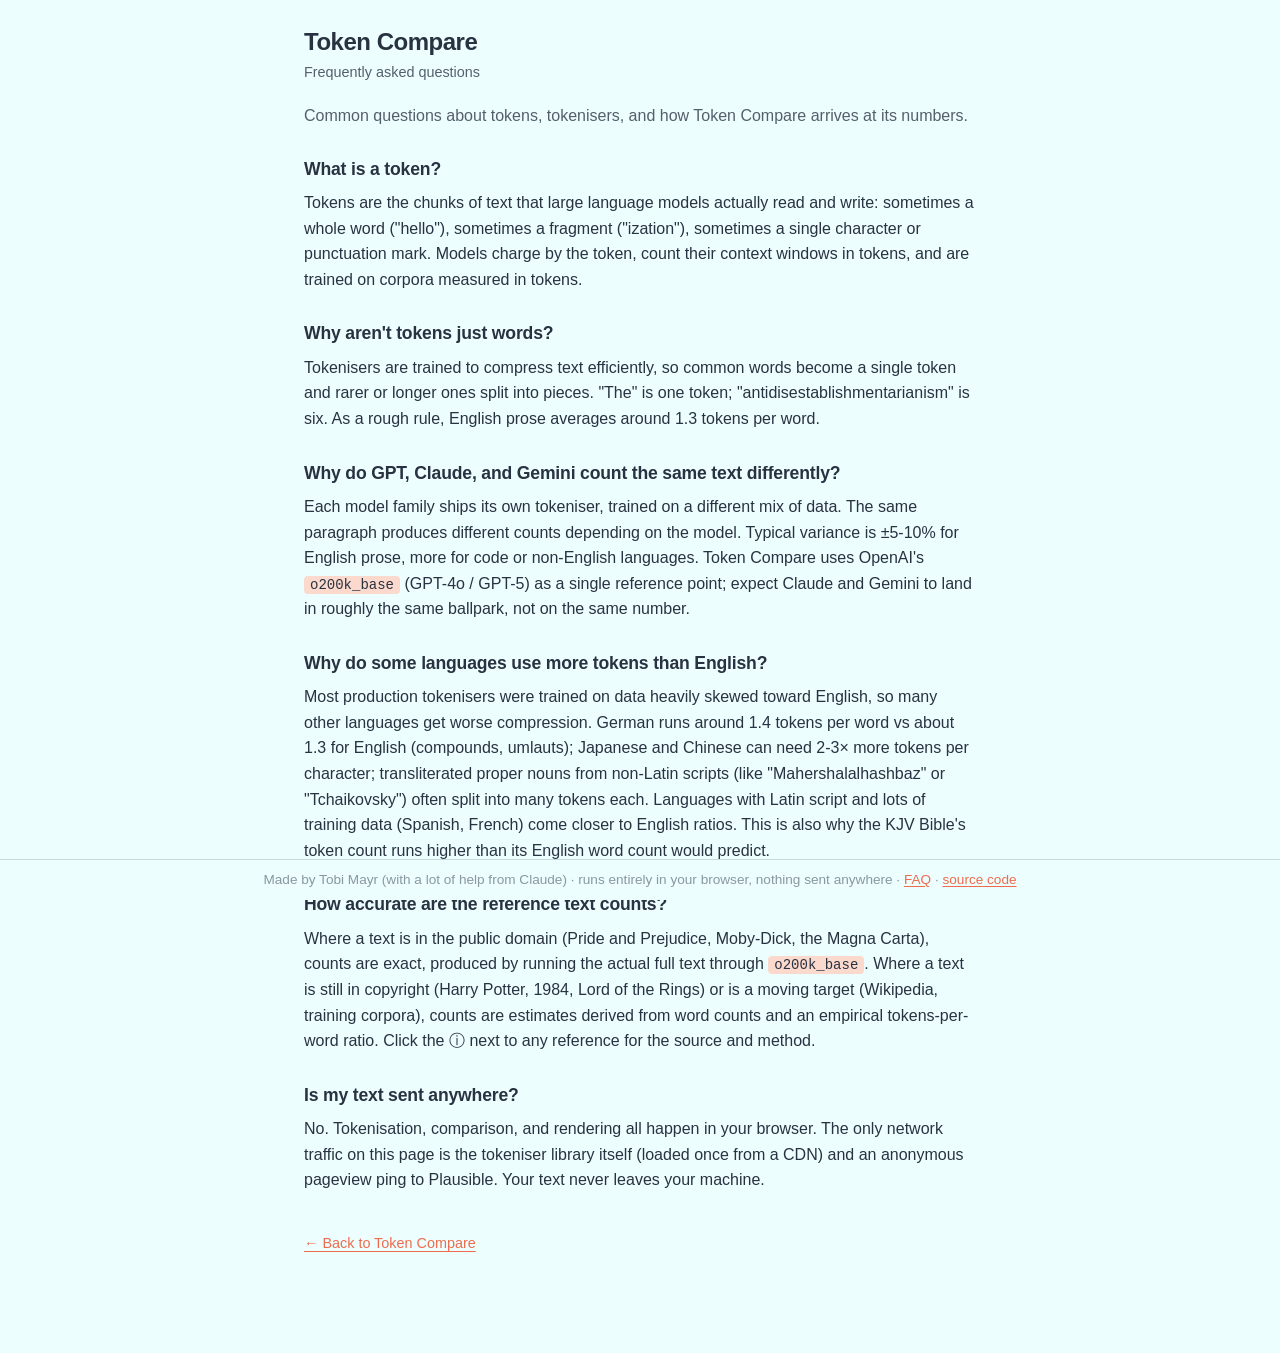
==== faq/index.html @ 88eaa8dd "add faqs" ====
<!doctype html>
<html lang="en">
<head>
  <meta charset="utf-8" />
  <meta name="viewport" content="width=device-width, initial-scale=1" />
  <title>FAQ — Token Compare</title>
  <meta name="description" content="Frequently asked questions about tokens, tokenisers, and how Token Compare's reference numbers are calculated." />
  <link rel="canonical" href="https://token-compare.com/faq/" />

  <!-- Open Graph / Facebook -->
  <meta property="og:type" content="website" />
  <meta property="og:url" content="https://token-compare.com/faq/" />
  <meta property="og:title" content="FAQ — Token Compare" />
  <meta property="og:description" content="Common questions about tokens, tokenisers, and how Token Compare arrives at its numbers." />
  <meta property="og:image" content="https://token-compare.com/tokencompare.png" />
  <meta property="og:image:width" content="1200" />
  <meta property="og:image:height" content="630" />
  <meta property="og:image:alt" content="Token Compare app showing a token count compared to familiar reference texts on a horizontal bar chart." />

  <!-- Twitter / X -->
  <meta name="twitter:card" content="summary_large_image" />
  <meta name="twitter:title" content="FAQ — Token Compare" />
  <meta name="twitter:description" content="Common questions about tokens, tokenisers, and how Token Compare arrives at its numbers." />
  <meta name="twitter:image" content="https://token-compare.com/tokencompare.png" />

  <link rel="icon" href="data:image/svg+xml,<svg xmlns=%22http://www.w3.org/2000/svg%22 viewBox=%220 0 100 100%22><text y=%22.9em%22 font-size=%2290%22>%F0%9F%93%8F</text></svg>" />
  <link rel="stylesheet" href="../style.css" />

  <script type="application/ld+json">
  {
    "@context": "https://schema.org",
    "@type": "FAQPage",
    "mainEntity": [
      {
        "@type": "Question",
        "name": "What is a token?",
        "acceptedAnswer": {
          "@type": "Answer",
          "text": "Tokens are the chunks of text that large language models actually read and write: sometimes a whole word ('hello'), sometimes a fragment ('ization'), sometimes a single character or punctuation mark. Models charge by the token, count their context windows in tokens, and are trained on corpora measured in tokens."
        }
      },
      {
        "@type": "Question",
        "name": "Why aren't tokens just words?",
        "acceptedAnswer": {
          "@type": "Answer",
          "text": "Tokenisers are trained to compress text efficiently, so common words become a single token and rarer or longer ones split into pieces. 'The' is one token; 'antidisestablishmentarianism' is six. As a rough rule, English prose averages around 1.3 tokens per word."
        }
      },
      {
        "@type": "Question",
        "name": "Why do GPT, Claude, and Gemini count the same text differently?",
        "acceptedAnswer": {
          "@type": "Answer",
          "text": "Each model family ships its own tokeniser, trained on a different mix of data. The same paragraph produces different counts depending on the model. Typical variance is ±5-10% for English prose, more for code or non-English languages. Token Compare uses OpenAI's o200k_base (GPT-4o / GPT-5) as a single reference point; expect Claude and Gemini to land in roughly the same ballpark, not on the same number."
        }
      },
      {
        "@type": "Question",
        "name": "Why do some languages use more tokens than English?",
        "acceptedAnswer": {
          "@type": "Answer",
          "text": "Most production tokenisers were trained on data heavily skewed toward English, so many other languages get worse compression. German runs around 1.4 tokens per word vs about 1.3 for English (compounds, umlauts); Japanese and Chinese can need 2-3× more tokens per character; transliterated proper nouns from non-Latin scripts (like 'Mahershalalhashbaz' or 'Tchaikovsky') often split into many tokens each. Languages with Latin script and lots of training data (Spanish, French) come closer to English ratios. This is also why the KJV Bible's token count runs higher than its English word count would predict."
        }
      },
      {
        "@type": "Question",
        "name": "How accurate are the reference text counts?",
        "acceptedAnswer": {
          "@type": "Answer",
          "text": "Where a text is in the public domain (Pride and Prejudice, Moby-Dick, the Magna Carta), counts are exact, produced by running the actual full text through o200k_base. Where a text is still in copyright (Harry Potter, 1984, Lord of the Rings) or is a moving target (Wikipedia, training corpora), counts are estimates derived from word counts and an empirical tokens-per-word ratio. Click the info icon next to any reference for the source and method."
        }
      },
      {
        "@type": "Question",
        "name": "Is my text sent anywhere?",
        "acceptedAnswer": {
          "@type": "Answer",
          "text": "No. Tokenisation, comparison, and rendering all happen in your browser. The only network traffic on this page is the tokeniser library itself (loaded once from a CDN) and an anonymous pageview ping to Plausible. Your text never leaves your machine."
        }
      }
    ]
  }
  </script>

  <!-- Privacy-friendly analytics by Plausible -->
  <script async src="https://plausible.io/js/pa-c5-wklmhSNoTqLGx3rVY_.js"></script>
  <script>
    window.plausible = window.plausible || function() { (window.plausible.q = window.plausible.q || []).push(arguments) }, plausible.init = plausible.init || function(i) { plausible.o = i || {} };
    plausible.init()
  </script>
</head>
<body>
  <main class="content-view">
    <header class="site-header">
      <h1><a href="/" class="home-link">Token Compare</a></h1>
      <p class="tagline">Frequently asked questions</p>
    </header>

    <p class="content-intro">Common questions about tokens, tokenisers, and how Token Compare arrives at its numbers.</p>

    <section class="faq">
      <h2>What is a token?</h2>
      <p>Tokens are the chunks of text that large language models actually read and write: sometimes a whole word ("hello"), sometimes a fragment ("ization"), sometimes a single character or punctuation mark. Models charge by the token, count their context windows in tokens, and are trained on corpora measured in tokens.</p>

      <h2>Why aren't tokens just words?</h2>
      <p>Tokenisers are trained to compress text efficiently, so common words become a single token and rarer or longer ones split into pieces. "The" is one token; "antidisestablishmentarianism" is six. As a rough rule, English prose averages around 1.3 tokens per word.</p>

      <h2>Why do GPT, Claude, and Gemini count the same text differently?</h2>
      <p>Each model family ships its own tokeniser, trained on a different mix of data. The same paragraph produces different counts depending on the model. Typical variance is ±5-10% for English prose, more for code or non-English languages. Token Compare uses OpenAI's <code>o200k_base</code> (GPT-4o / GPT-5) as a single reference point; expect Claude and Gemini to land in roughly the same ballpark, not on the same number.</p>

      <h2>Why do some languages use more tokens than English?</h2>
      <p>Most production tokenisers were trained on data heavily skewed toward English, so many other languages get worse compression. German runs around 1.4 tokens per word vs about 1.3 for English (compounds, umlauts); Japanese and Chinese can need 2-3× more tokens per character; transliterated proper nouns from non-Latin scripts (like "Mahershalalhashbaz" or "Tchaikovsky") often split into many tokens each. Languages with Latin script and lots of training data (Spanish, French) come closer to English ratios. This is also why the KJV Bible's token count runs higher than its English word count would predict.</p>

      <h2>How accurate are the reference text counts?</h2>
      <p>Where a text is in the public domain (Pride and Prejudice, Moby-Dick, the Magna Carta), counts are exact, produced by running the actual full text through <code>o200k_base</code>. Where a text is still in copyright (Harry Potter, 1984, Lord of the Rings) or is a moving target (Wikipedia, training corpora), counts are estimates derived from word counts and an empirical tokens-per-word ratio. Click the ⓘ next to any reference for the source and method.</p>

      <h2>Is my text sent anywhere?</h2>
      <p>No. Tokenisation, comparison, and rendering all happen in your browser. The only network traffic on this page is the tokeniser library itself (loaded once from a CDN) and an anonymous pageview ping to Plausible. Your text never leaves your machine.</p>
    </section>

    <p class="content-back"><a href="/">← Back to Token Compare</a></p>
  </main>

  <footer class="site-footer">
    <p>Made by Tobi Mayr (with a lot of help from Claude) · runs entirely in your browser, nothing sent anywhere · <a href="/faq/">FAQ</a> · <a href="https://github.com/TobiMayr/tokencompare" target="_blank" rel="noopener noreferrer">source code</a></p>
  </footer>
</body>
</html>
---- style.css ----
:root {
  --bg: #edfeff;                /* light cyan — page bg */
  --surface: #ffffff;
  --ink: #293241;               /* jet black — primary text */
  --ink-soft: rgba(41, 50, 65, 0.78);
  --ink-faint: rgba(41, 50, 65, 0.5);
  --line: rgba(41, 50, 65, 0.18);
  --accent: #ee6c4d;            /* burnt peach — UI accent */
  --accent-soft: #fbd9cd;       /* pale peach — focus rings, chip bg */
  --bar-a: #98c1d9;             /* powder blue */
  --bar-b: #3d5a80;             /* dusk blue */
  --user: #ee6c4d;              /* burnt peach — your input */
  --user-soft: rgba(238, 108, 77, 0.18);
  --track-bg: rgba(41, 50, 65, 0.08);
  --radius: 8px;
  --max-w: 960px;
  --max-w-text: 720px;
  --shadow: 0 1px 2px rgba(15, 23, 42, 0.04), 0 4px 12px rgba(15, 23, 42, 0.05);
  --footer-h: 44px;
}

* { box-sizing: border-box; }

html, body {
  margin: 0;
  padding: 0;
  background: var(--bg);
  color: var(--ink);
  font-family: -apple-system, BlinkMacSystemFont, "Segoe UI", Roboto, "Helvetica Neue", Arial, sans-serif;
  font-size: 16px;
  line-height: 1.5;
  -webkit-font-smoothing: antialiased;
  -moz-osx-font-smoothing: grayscale;
}

button {
  font-family: inherit;
  font-size: inherit;
  cursor: pointer;
}

code {
  font-family: ui-monospace, SFMono-Regular, "SF Mono", Menlo, Consolas, monospace;
  font-size: 0.875em;
  background: var(--accent-soft);
  padding: 1px 6px;
  border-radius: 4px;
}

/* ----- Header ----- */

.site-header {
  padding: 0;
  flex-shrink: 0;
}

.site-header h1 {
  margin: 0;
  font-size: 1.5rem;
  letter-spacing: -0.02em;
  color: var(--ink);
}

.tagline {
  margin: 2px 0 0;
  color: var(--ink-soft);
  font-size: 0.9rem;
}

/* ----- Scroll stage / main view ----- */

.scroll-stage {
  position: relative;
  /* dynamic height set by JS based on bar count */
}

.main-view {
  position: sticky;
  top: 0;
  height: 100vh;
  max-width: var(--max-w);
  margin: 0 auto;
  padding: 16px 24px calc(var(--footer-h) + 16px);
  display: flex;
  flex-direction: column;
  gap: 14px;
  background: var(--bg);
  z-index: 2;
}

/* ----- Inputs ----- */

.inputs {
  display: flex;
  flex-direction: column;
  gap: 10px;
  width: 100%;
  max-width: var(--max-w-text);
  align-self: center;
}

.output {
  width: 100%;
  max-width: var(--max-w-text);
  align-self: center;
}

.tabs {
  display: flex;
  gap: 4px;
  border-bottom: 1px solid var(--line);
}

.tab {
  background: transparent;
  border: none;
  border-bottom: 2px solid transparent;
  padding: 8px 14px;
  color: var(--ink-soft);
  font-weight: 500;
  margin-bottom: -1px;
  transition: color 120ms ease, border-color 120ms ease;
}

.tab:hover {
  color: var(--ink);
}

.tab.is-active {
  color: var(--accent);
  border-bottom-color: var(--accent);
}

.tab-panel.is-hidden {
  display: none;
}

#paste-input {
  width: 100%;
  min-height: 96px;
  max-height: 30vh;
  padding: 12px 14px;
  background: var(--surface);
  border: 1px solid var(--line);
  border-radius: var(--radius);
  font-family: inherit;
  font-size: 0.95rem;
  line-height: 1.5;
  color: var(--ink);
  resize: vertical;
  outline: none;
  transition: border-color 120ms ease, box-shadow 120ms ease;
}

#paste-input:focus {
  border-color: var(--accent);
  box-shadow: 0 0 0 3px var(--accent-soft);
}

#count-input {
  width: 100%;
  padding: 12px 14px;
  background: var(--surface);
  border: 1px solid var(--line);
  border-radius: var(--radius);
  font-family: ui-monospace, SFMono-Regular, "SF Mono", Menlo, monospace;
  font-size: 1rem;
  color: var(--ink);
  outline: none;
  transition: border-color 120ms ease, box-shadow 120ms ease;
}

#count-input:focus {
  border-color: var(--accent);
  box-shadow: 0 0 0 3px var(--accent-soft);
}

.count-hint {
  margin: 6px 0 0;
  color: var(--ink-faint);
  font-size: 0.85rem;
}

.stats {
  margin: 4px 0 0;
  color: var(--ink-soft);
  font-size: 0.9rem;
  font-variant-numeric: tabular-nums;
  min-height: 1.4em;
}

.stats strong {
  color: var(--ink);
  font-weight: 600;
}

.stats-loading {
  color: var(--ink-faint);
  font-style: italic;
}

/* ----- Comparison output ----- */

.output {
  min-height: 2.6em;
}

.comparison {
  margin: 0;
  font-size: 1.05rem;
  line-height: 1.7;
  color: var(--ink);
}

.comparison-empty {
  color: var(--ink-faint);
}

.comparison-num {
  color: var(--accent);
  font-weight: 600;
  font-variant-numeric: tabular-nums;
  margin-right: 2px;
}

/* ----- Reference picker (chip + popover) ----- */

.ref-chip {
  display: inline-flex;
  align-items: center;
  gap: 6px;
  padding: 3px 9px 3px 12px;
  background: var(--accent-soft);
  color: var(--accent);
  border: 1px solid transparent;
  border-radius: 999px;
  font: inherit;
  font-size: 0.95em;
  font-weight: 600;
  line-height: 1.4;
  cursor: pointer;
  vertical-align: baseline;
  white-space: nowrap;
  transition: background-color 160ms ease, color 160ms ease,
              border-color 160ms ease, box-shadow 160ms ease;
}

.ref-chip:hover {
  background: #f8c4b1;
}

.ref-chip:focus-visible {
  outline: none;
  box-shadow: 0 0 0 3px rgba(238, 108, 77, 0.25);
}

.ref-chip[aria-expanded="true"] {
  background: var(--accent);
  color: white;
}

.ref-chip-arrow {
  display: inline-block;
  font-size: 0.7em;
  line-height: 1;
  transition: transform 200ms cubic-bezier(0.22, 1, 0.36, 1);
  opacity: 0.85;
}

.ref-chip[aria-expanded="true"] .ref-chip-arrow {
  transform: rotate(180deg);
}

.ref-popover {
  position: fixed;
  top: 0;
  left: 0;
  background: var(--surface);
  border: 1px solid var(--line);
  border-radius: 12px;
  box-shadow:
    0 16px 40px rgba(15, 23, 42, 0.14),
    0 4px 12px rgba(15, 23, 42, 0.08);
  padding: 6px;
  z-index: 100;
  min-width: 300px;
  max-width: min(380px, calc(100vw - 24px));
  max-height: min(360px, calc(100vh - 80px));
  overflow-y: auto;
  opacity: 0;
  transform: translateY(-6px) scale(0.98);
  transform-origin: top left;
  visibility: hidden;
  pointer-events: none;
  transition:
    opacity 160ms ease,
    transform 180ms cubic-bezier(0.22, 1, 0.36, 1),
    visibility 0s linear 180ms;
}

.ref-popover.is-open {
  opacity: 1;
  transform: translateY(0) scale(1);
  visibility: visible;
  pointer-events: auto;
  transition:
    opacity 160ms ease,
    transform 180ms cubic-bezier(0.22, 1, 0.36, 1),
    visibility 0s;
}

.ref-list {
  list-style: none;
  margin: 0;
  padding: 0;
  display: flex;
  flex-direction: column;
}

.ref-item {
  display: grid;
  grid-template-columns: 1fr auto auto;
  gap: 12px;
  align-items: center;
  padding: 8px 10px;
  border-radius: 7px;
  cursor: pointer;
  font-size: 0.88rem;
  color: var(--ink);
  transition: background-color 100ms ease, color 100ms ease;
}

.ref-item:hover {
  background: rgba(44, 62, 54, 0.08);
}

.ref-item.is-selected {
  background: var(--accent);
  color: white;
}

.ref-item-label {
  white-space: nowrap;
  overflow: hidden;
  text-overflow: ellipsis;
}

.ref-item-count {
  color: var(--ink-faint);
  font-variant-numeric: tabular-nums;
  font-size: 0.82em;
}

.ref-item-ratio {
  color: var(--ink-soft);
  font-variant-numeric: tabular-nums;
  font-size: 0.78em;
  font-weight: 600;
  background: rgba(44, 62, 54, 0.1);
  padding: 2px 7px;
  border-radius: 999px;
  white-space: nowrap;
  min-width: 44px;
  text-align: center;
}

.ref-item.is-selected .ref-item-count,
.ref-item.is-selected .ref-item-ratio {
  color: white;
  background: rgba(255, 255, 255, 0.18);
}

/* ----- Info tooltip ----- */

.info-tooltip {
  position: fixed;
  top: 0;
  left: 0;
  z-index: 200;
  max-width: min(320px, calc(100vw - 24px));
  padding: 10px 12px;
  background: var(--surface);
  color: var(--ink);
  border: 1px solid var(--line);
  border-radius: 8px;
  font-size: 0.82rem;
  line-height: 1.5;
  box-shadow:
    0 8px 24px rgba(15, 23, 42, 0.12),
    0 2px 6px rgba(15, 23, 42, 0.06);
  opacity: 0;
  transform: translateY(-4px);
  visibility: hidden;
  pointer-events: none;
  transition:
    opacity 140ms ease,
    transform 160ms cubic-bezier(0.22, 1, 0.36, 1),
    visibility 0s linear 160ms;
}

.info-tooltip.is-open {
  opacity: 1;
  transform: translateY(0);
  visibility: visible;
  pointer-events: auto;
  transition:
    opacity 140ms ease,
    transform 160ms cubic-bezier(0.22, 1, 0.36, 1),
    visibility 0s;
}

.info-tooltip a {
  color: var(--accent);
  text-decoration: underline;
  text-underline-offset: 2px;
  font-weight: 500;
}

.info-tooltip a:hover {
  text-decoration-thickness: 2px;
}

/* ----- Chart ----- */

.chart-section {
  margin-top: 4px;
  flex: 1;
  display: flex;
  flex-direction: column;
  gap: 12px;
  min-height: 0;
  overflow: hidden;
}

.bars {
  list-style: none;
  margin: 0;
  padding: 0;
  display: flex;
  flex-direction: column;
}

.bar-row {
  order: var(--order, 0);
  display: grid;
  grid-template-columns: minmax(0, 32%) 1fr;
  align-items: center;
  gap: 10px;
  max-height: 50px;
  opacity: 1;
  overflow: hidden;
  padding-top: 7px;
  transition:
    max-height 480ms cubic-bezier(0.22, 1, 0.36, 1),
    opacity 320ms ease,
    padding-top 480ms cubic-bezier(0.22, 1, 0.36, 1);
}

.bar-row.is-inactive {
  max-height: 0;
  opacity: 0;
  padding-top: 0;
  pointer-events: none;
}

.bar-label {
  display: flex;
  align-items: center;
  gap: 6px;
  font-size: 0.84rem;
  font-weight: 500;
  color: var(--ink);
  margin: 0;
  min-width: 0;
}

.bar-label-text {
  flex: 1;
  min-width: 0;
  white-space: nowrap;
  overflow: hidden;
  text-overflow: ellipsis;
}

.bar-info {
  flex-shrink: 0;
  width: 16px;
  height: 16px;
  padding: 0;
  display: inline-flex;
  align-items: center;
  justify-content: center;
  background: transparent;
  border: 1px solid var(--ink-faint);
  border-radius: 50%;
  color: var(--ink-faint);
  font-family: Georgia, "Times New Roman", serif;
  font-size: 10px;
  font-style: italic;
  font-weight: 700;
  line-height: 1;
  opacity: 0.65;
  cursor: pointer;
  transition: opacity 120ms ease, color 120ms ease, border-color 120ms ease,
              background-color 120ms ease;
}

.bar-info:hover,
.bar-info:focus-visible {
  opacity: 1;
  color: var(--accent);
  border-color: var(--accent);
  outline: none;
}

.bar-info[aria-expanded="true"] {
  opacity: 1;
  color: white;
  background: var(--accent);
  border-color: var(--accent);
}

.bar-track {
  position: relative;
  height: 26px;
  background: var(--track-bg);
  border-radius: 5px;
}

.bar-fill {
  position: absolute;
  left: 0;
  top: 0;
  height: 100%;
  width: 0%;
  background: var(--bar-color, var(--bar-a));
  border-radius: 5px;
  transition: width 540ms cubic-bezier(0.22, 1, 0.36, 1),
              background-color 240ms ease;
}

.bar-count {
  position: absolute;
  top: 50%;
  left: 0;
  transform: translate3d(0, -50%, 0);
  font-size: 0.74rem;
  font-weight: 600;
  font-variant-numeric: tabular-nums;
  color: var(--ink);
  white-space: nowrap;
  pointer-events: none;
  text-shadow: 0 1px 1px rgba(255, 255, 255, 0.5);
  transition: transform 540ms cubic-bezier(0.22, 1, 0.36, 1),
              color 320ms ease,
              text-shadow 320ms ease;
}

.bar-row.count-outside .bar-count {
  color: var(--ink-soft);
  text-shadow: none;
}

.bar-row[data-bar-tone="dark"]:not(.count-outside) .bar-count {
  color: #ffffff;
  text-shadow: 0 1px 2px rgba(0, 0, 0, 0.35);
}

.bar-row.is-user .bar-fill {
  background: var(--user);
}

.bar-row.is-user .bar-label {
  color: var(--accent);
  font-weight: 600;
}

.user-editable {
  cursor: text;
  padding: 0 3px;
  margin: 0 -3px;
  border-radius: 4px;
  outline: none;
  transition: background-color 120ms ease, box-shadow 120ms ease;
}

.user-editable:hover {
  background: rgba(238, 108, 77, 0.12);
}

.user-editable:focus {
  background: rgba(238, 108, 77, 0.18);
  box-shadow: 0 0 0 2px rgba(238, 108, 77, 0.35);
  overflow: visible;
}

.bar-row.is-user .bar-track {
  background: var(--user-soft);
}

.bar-row.is-user:not(.count-outside) .bar-count {
  color: #ffffff;
  text-shadow: 0 1px 2px rgba(0, 0, 0, 0.35);
}

.bar-row.is-user.count-outside .bar-count {
  color: var(--accent);
  text-shadow: none;
}

.disclaimer {
  margin: 12px 0 0;
  font-size: 0.78rem;
  color: var(--ink-faint);
  line-height: 1.5;
}

.disclaimer code {
  font-size: 0.78rem;
  background: rgba(0, 0, 0, 0.04);
}

/* ----- Scroll driver ----- */

.scroll-driver {
  /* invisible — pure scroll length to drive bar reveals */
  pointer-events: none;
  position: relative;
  z-index: 1;
}

.scroll-step {
  height: 45vh;
  width: 100%;
}

/* ----- Footer ----- */

.site-footer {
  position: fixed;
  left: 0;
  right: 0;
  bottom: 0;
  z-index: 5;
  margin: 0;
  padding: 10px 24px;
  background: var(--bg);
  border-top: 1px solid var(--line);
  color: var(--ink-faint);
  font-size: 0.85rem;
  text-align: center;
}

.site-footer p {
  margin: 0;
  max-width: var(--max-w);
  margin: 0 auto;
}

.site-footer a {
  color: var(--accent);
  text-decoration: underline;
  text-underline-offset: 2px;
}

/* ----- Content pages (FAQ, etc.) ----- */

.content-view {
  max-width: var(--max-w-text);
  margin: 0 auto;
  padding: 24px 24px calc(var(--footer-h) + 40px);
}

.home-link {
  color: inherit;
  text-decoration: none;
  transition: color 120ms ease;
}

.home-link:hover {
  color: var(--accent);
}

.content-intro {
  color: var(--ink-soft);
  font-size: 1rem;
  margin: 20px 0 28px;
}

.faq h2 {
  font-size: 1.1rem;
  margin: 28px 0 8px;
  letter-spacing: -0.01em;
  color: var(--ink);
}

.faq p {
  margin: 0 0 16px;
  color: var(--ink);
  line-height: 1.6;
}

.content-back {
  margin-top: 40px;
  font-size: 0.9rem;
}

.content-back a {
  color: var(--accent);
  text-decoration: underline;
  text-underline-offset: 3px;
}

/* ----- Responsive ----- */

@media (max-width: 540px) {
  .site-header h1 { font-size: 1.35rem; }
  .tagline { font-size: 0.85rem; }
  .main-view { padding: 12px 16px calc(var(--footer-h) + 12px); gap: 12px; }
  .tab { padding: 6px 10px; font-size: 0.95rem; }
  #paste-input { min-height: 80px; }
  .comparison { font-size: 1rem; }
  .bar-meta { font-size: 0.8rem; }
  .bar-track { height: 12px; }
  .site-footer { padding: 8px 16px; }
  .content-view { padding: 16px 16px calc(var(--footer-h) + 24px); }
  .faq h2 { font-size: 1.05rem; }
}

@media (prefers-reduced-motion: reduce) {
  .bar-fill,
  .bar-row,
  .tab,
  #paste-input,
  #count-input {
    transition: none !important;
  }
}
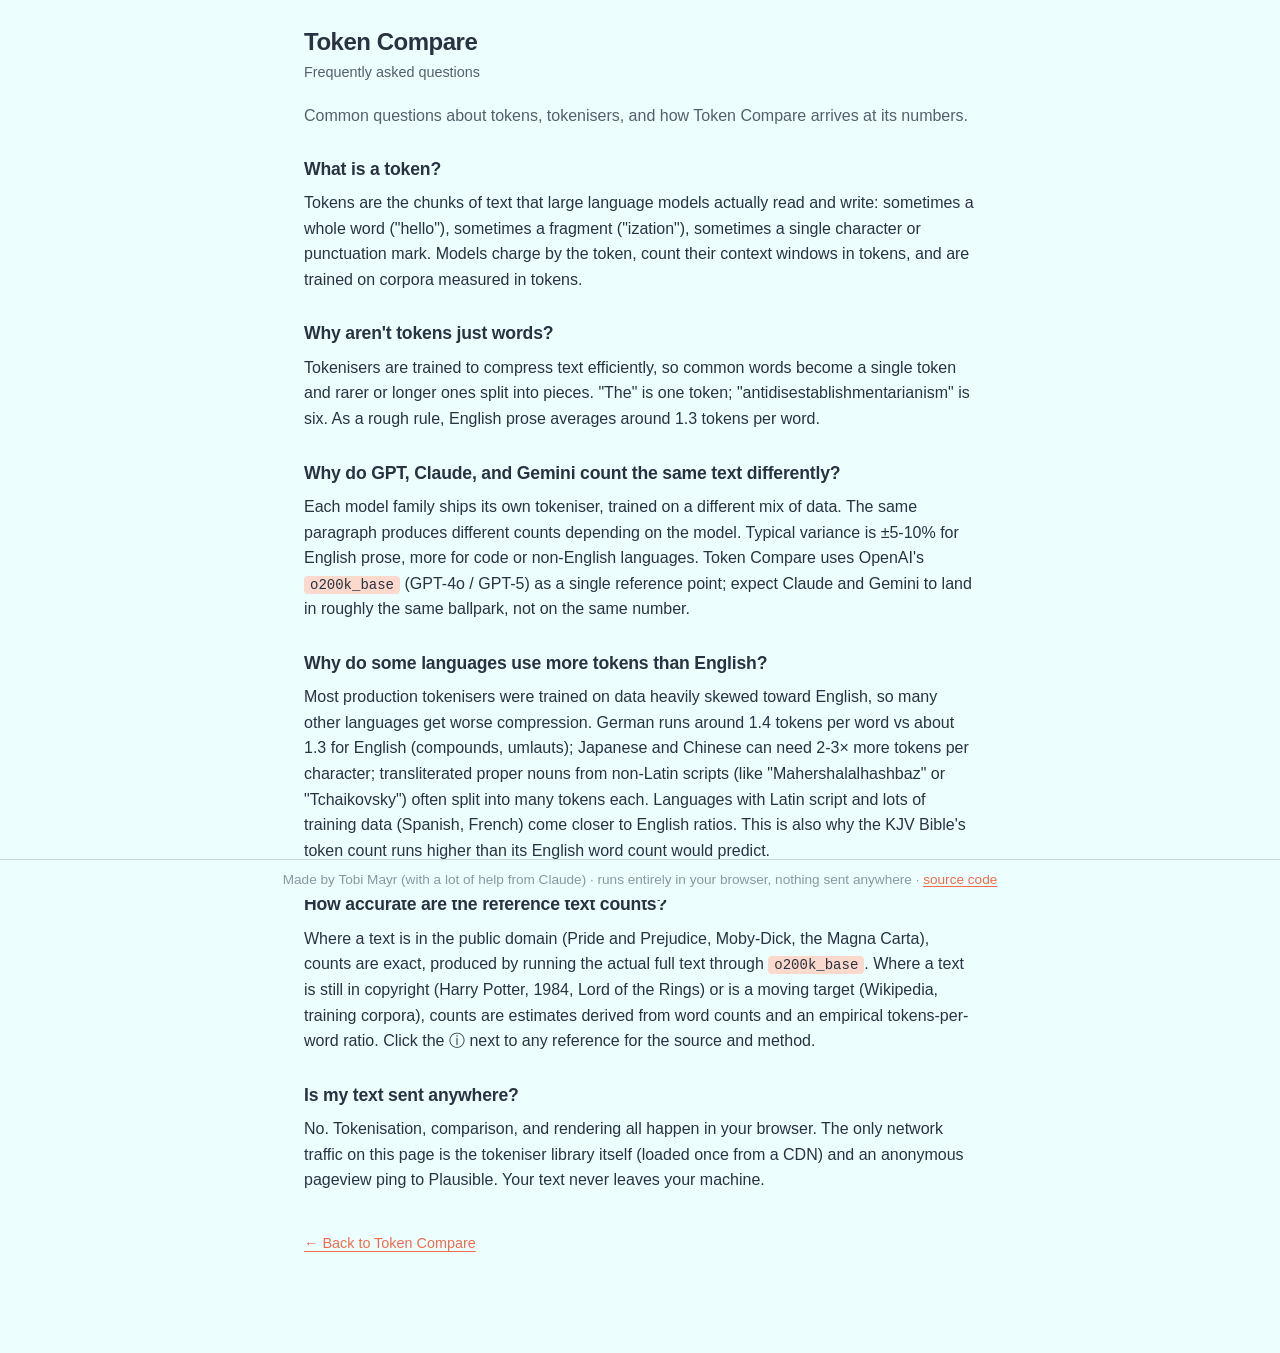
==== commit 14db9c44: "move FAQ link" ====
--- a/faq/index.html
+++ b/faq/index.html
@@ -93,8 +93,10 @@
 <body>
   <main class="content-view">
     <header class="site-header">
-      <h1><a href="/" class="home-link">Token Compare</a></h1>
-      <p class="tagline">Frequently asked questions</p>
+      <div>
+        <h1><a href="/" class="home-link">Token Compare</a></h1>
+        <p class="tagline">Frequently asked questions</p>
+      </div>
     </header>
 
     <p class="content-intro">Common questions about tokens, tokenisers, and how Token Compare arrives at its numbers.</p>
@@ -123,7 +125,7 @@
   </main>
 
   <footer class="site-footer">
-    <p>Made by Tobi Mayr (with a lot of help from Claude) · runs entirely in your browser, nothing sent anywhere · <a href="/faq/">FAQ</a> · <a href="https://github.com/TobiMayr/tokencompare" target="_blank" rel="noopener noreferrer">source code</a></p>
+    <p>Made by Tobi Mayr (with a lot of help from Claude) · runs entirely in your browser, nothing sent anywhere · <a href="https://github.com/TobiMayr/tokencompare" target="_blank" rel="noopener noreferrer">source code</a></p>
   </footer>
 </body>
 </html>
--- a/style.css
+++ b/style.css
@@ -52,6 +52,10 @@
 .site-header {
   padding: 0;
   flex-shrink: 0;
+  display: flex;
+  align-items: flex-start;
+  justify-content: space-between;
+  gap: 16px;
 }
 
 .site-header h1 {
@@ -65,6 +69,23 @@
   margin: 2px 0 0;
   color: var(--ink-soft);
   font-size: 0.9rem;
+}
+
+.site-header-nav {
+  flex-shrink: 0;
+  padding-top: 6px;
+}
+
+.site-header-nav a {
+  color: var(--ink-soft);
+  text-decoration: none;
+  font-size: 0.9rem;
+  font-weight: 500;
+  transition: color 120ms ease;
+}
+
+.site-header-nav a:hover {
+  color: var(--accent);
 }
 
 /* ----- Scroll stage / main view ----- */
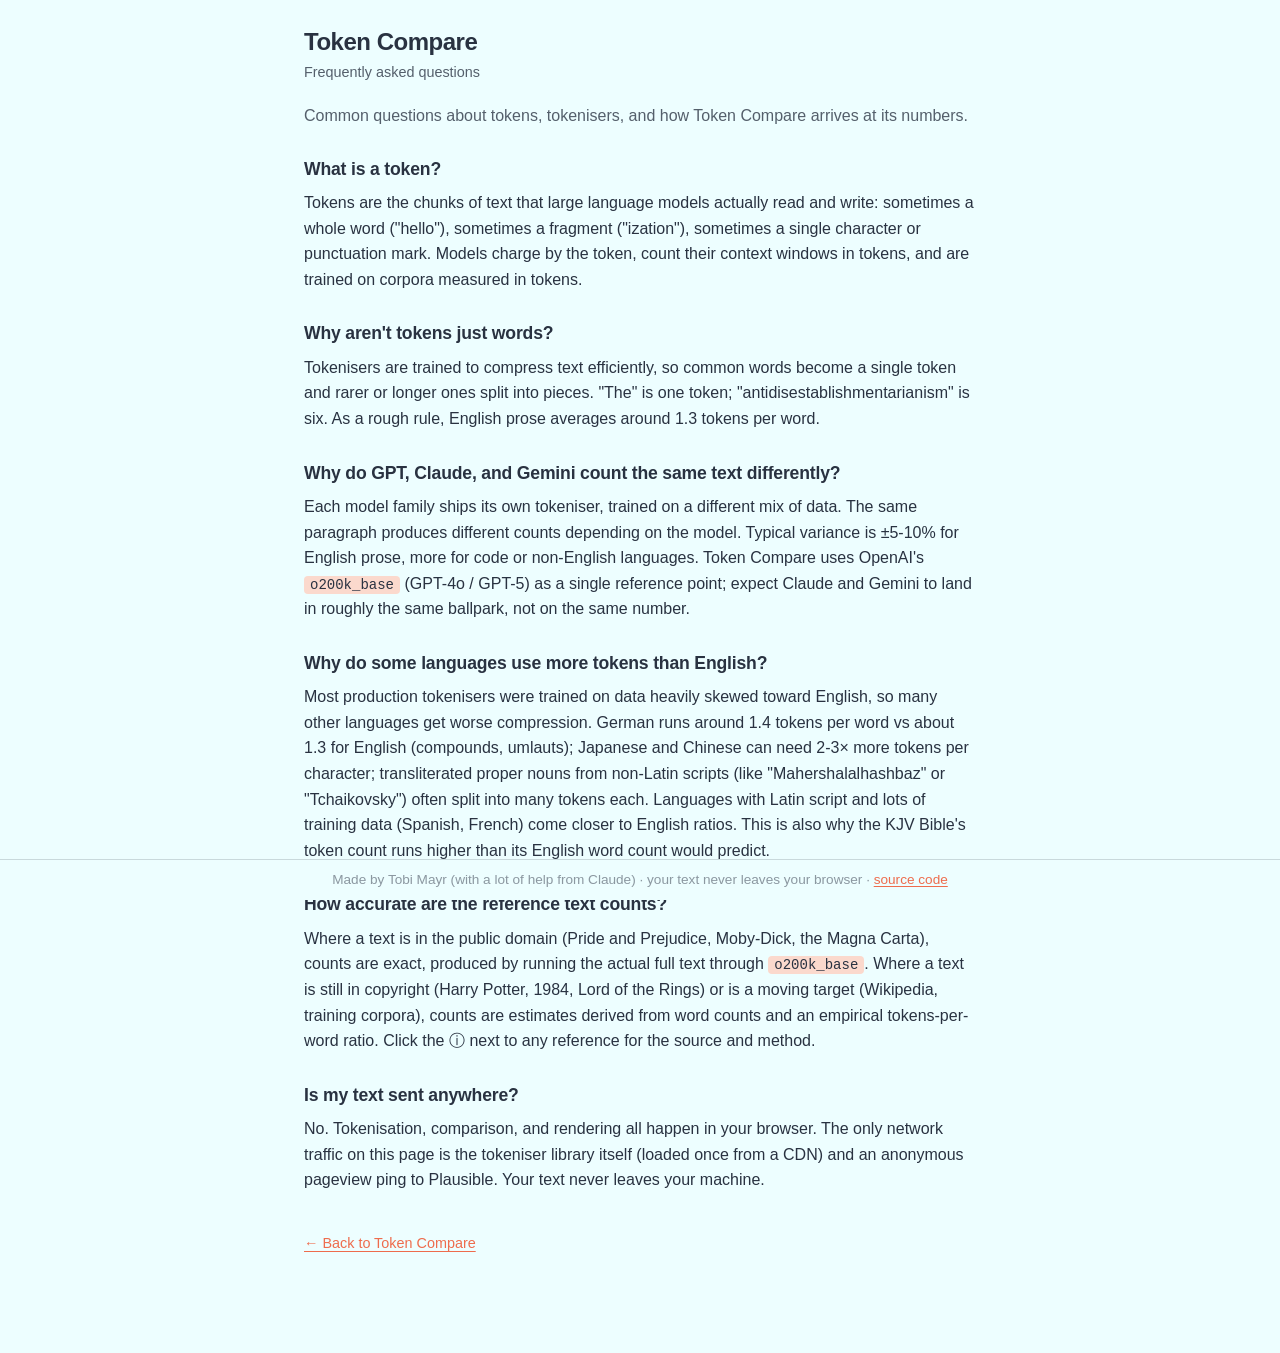
==== commit b67dec04: "fix sitemap and faq button" ====
--- a/faq/index.html
+++ b/faq/index.html
@@ -125,7 +125,7 @@
   </main>
 
   <footer class="site-footer">
-    <p>Made by Tobi Mayr (with a lot of help from Claude) · runs entirely in your browser, nothing sent anywhere · <a href="https://github.com/TobiMayr/tokencompare" target="_blank" rel="noopener noreferrer">source code</a></p>
+    <p>Made by Tobi Mayr (with a lot of help from Claude) · your text never leaves your browser · <a href="https://github.com/TobiMayr/tokencompare" target="_blank" rel="noopener noreferrer">source code</a></p>
   </footer>
 </body>
 </html>
--- a/style.css
+++ b/style.css
@@ -202,12 +202,53 @@
   font-size: 0.85rem;
 }
 
+.stats-row {
+  display: flex;
+  align-items: baseline;
+  justify-content: space-between;
+  gap: 12px;
+  margin: 4px 0 0;
+}
+
 .stats {
-  margin: 4px 0 0;
+  margin: 0;
   color: var(--ink-soft);
   font-size: 0.9rem;
   font-variant-numeric: tabular-nums;
   min-height: 1.4em;
+}
+
+.share-btn {
+  background: transparent;
+  border: none;
+  padding: 0;
+  color: var(--accent);
+  font-size: 0.85rem;
+  font-weight: 500;
+  cursor: pointer;
+  text-decoration: underline;
+  text-underline-offset: 2px;
+  transition: color 160ms ease;
+  white-space: nowrap;
+}
+
+.share-btn:hover {
+  text-decoration-thickness: 2px;
+}
+
+.share-btn:focus-visible {
+  outline: none;
+  border-radius: 3px;
+  box-shadow: 0 0 0 3px var(--accent-soft);
+}
+
+.share-btn.is-success {
+  color: #2a9d54;
+  text-decoration: none;
+}
+
+.share-btn[hidden] {
+  display: none;
 }
 
 .stats strong {
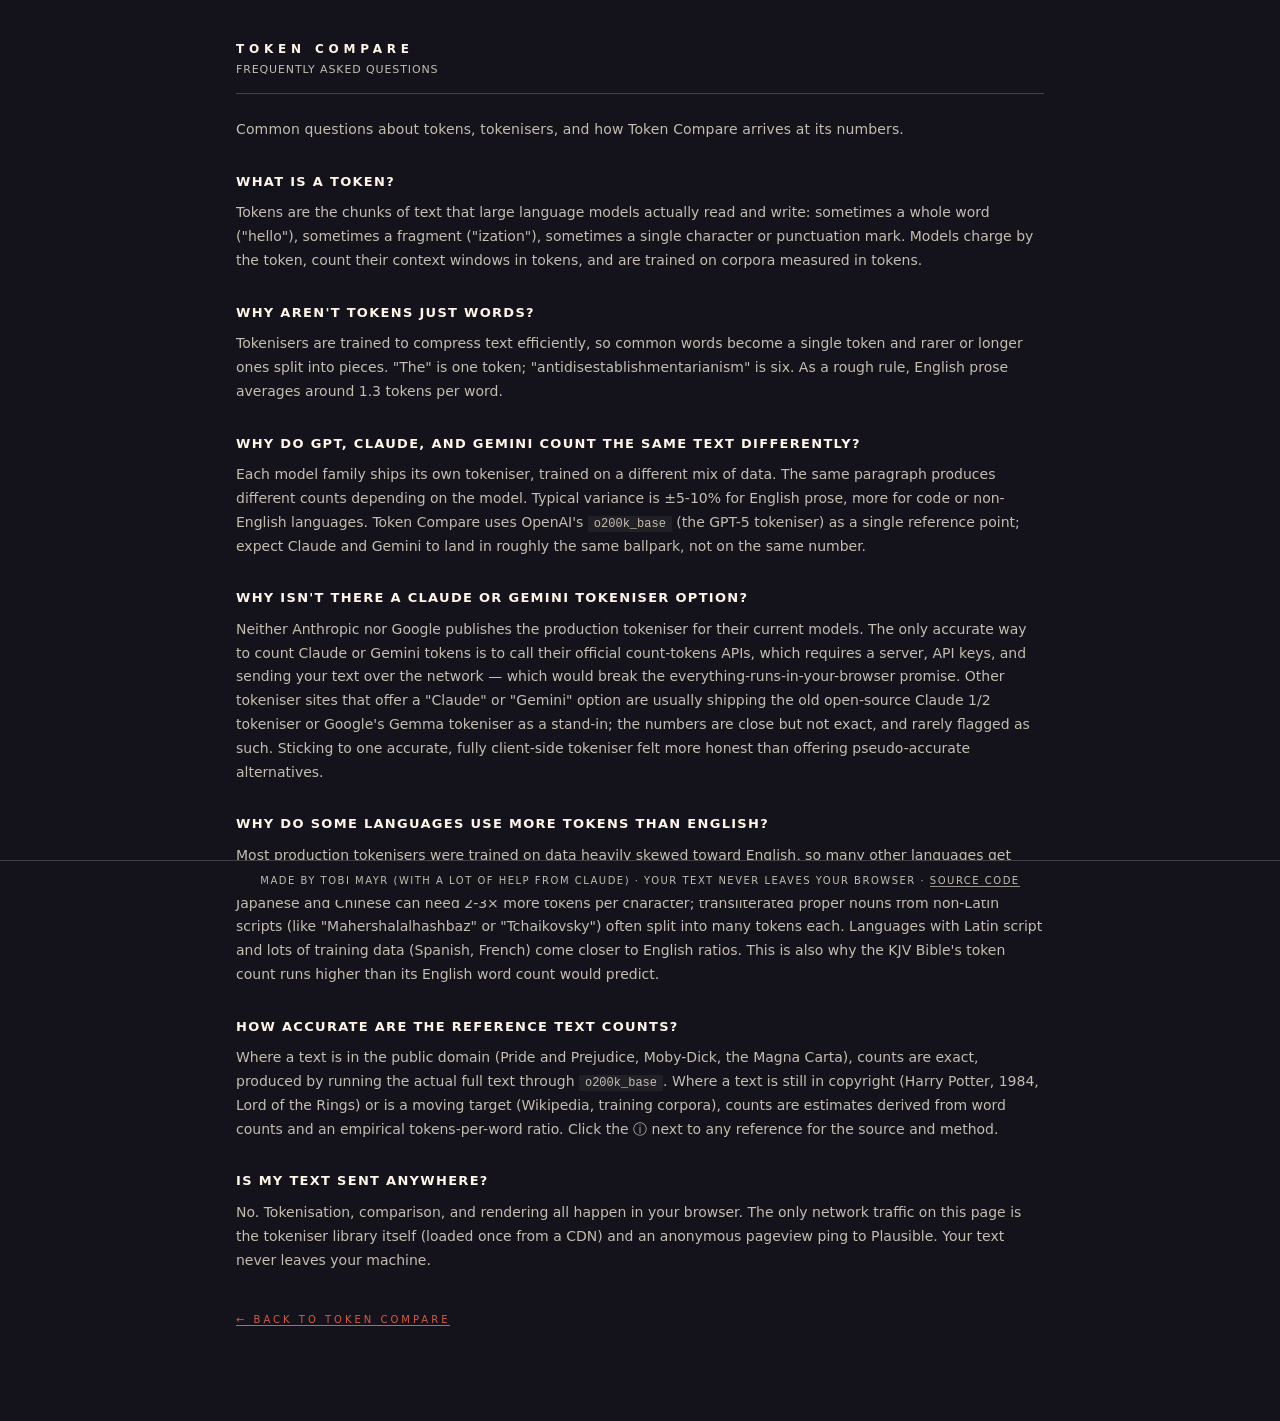
==== commit 68609026: "add contrast, add context about tokenisers" ====
--- a/faq/index.html
+++ b/faq/index.html
@@ -52,7 +52,15 @@
         "name": "Why do GPT, Claude, and Gemini count the same text differently?",
         "acceptedAnswer": {
           "@type": "Answer",
-          "text": "Each model family ships its own tokeniser, trained on a different mix of data. The same paragraph produces different counts depending on the model. Typical variance is ±5-10% for English prose, more for code or non-English languages. Token Compare uses OpenAI's o200k_base (GPT-4o / GPT-5) as a single reference point; expect Claude and Gemini to land in roughly the same ballpark, not on the same number."
+          "text": "Each model family ships its own tokeniser, trained on a different mix of data. The same paragraph produces different counts depending on the model. Typical variance is ±5-10% for English prose, more for code or non-English languages. Token Compare uses OpenAI's o200k_base (the GPT-5 tokeniser) as a single reference point; expect Claude and Gemini to land in roughly the same ballpark, not on the same number."
+        }
+      },
+      {
+        "@type": "Question",
+        "name": "Why isn't there a Claude or Gemini tokeniser option?",
+        "acceptedAnswer": {
+          "@type": "Answer",
+          "text": "Neither Anthropic nor Google publishes the production tokeniser for their current models. The only accurate way to count Claude or Gemini tokens is to call their official count-tokens APIs, which requires a server, API keys, and sending your text over the network — which would break the everything-runs-in-your-browser promise. Other tokeniser sites that offer a 'Claude' or 'Gemini' option are usually shipping the old open-source Claude 1/2 tokeniser or Google's Gemma tokeniser as a stand-in; the numbers are close but not exact, and rarely flagged as such. Sticking to one accurate, fully client-side tokeniser felt more honest than offering pseudo-accurate alternatives."
         }
       },
       {
@@ -109,7 +117,10 @@
       <p>Tokenisers are trained to compress text efficiently, so common words become a single token and rarer or longer ones split into pieces. "The" is one token; "antidisestablishmentarianism" is six. As a rough rule, English prose averages around 1.3 tokens per word.</p>
 
       <h2>Why do GPT, Claude, and Gemini count the same text differently?</h2>
-      <p>Each model family ships its own tokeniser, trained on a different mix of data. The same paragraph produces different counts depending on the model. Typical variance is ±5-10% for English prose, more for code or non-English languages. Token Compare uses OpenAI's <code>o200k_base</code> (GPT-4o / GPT-5) as a single reference point; expect Claude and Gemini to land in roughly the same ballpark, not on the same number.</p>
+      <p>Each model family ships its own tokeniser, trained on a different mix of data. The same paragraph produces different counts depending on the model. Typical variance is ±5-10% for English prose, more for code or non-English languages. Token Compare uses OpenAI's <code>o200k_base</code> (the GPT-5 tokeniser) as a single reference point; expect Claude and Gemini to land in roughly the same ballpark, not on the same number.</p>
+
+      <h2>Why isn't there a Claude or Gemini tokeniser option?</h2>
+      <p>Neither Anthropic nor Google publishes the production tokeniser for their current models. The only accurate way to count Claude or Gemini tokens is to call their official count-tokens APIs, which requires a server, API keys, and sending your text over the network — which would break the everything-runs-in-your-browser promise. Other tokeniser sites that offer a "Claude" or "Gemini" option are usually shipping the old open-source Claude 1/2 tokeniser or Google's Gemma tokeniser as a stand-in; the numbers are close but not exact, and rarely flagged as such. Sticking to one accurate, fully client-side tokeniser felt more honest than offering pseudo-accurate alternatives.</p>
 
       <h2>Why do some languages use more tokens than English?</h2>
       <p>Most production tokenisers were trained on data heavily skewed toward English, so many other languages get worse compression. German runs around 1.4 tokens per word vs about 1.3 for English (compounds, umlauts); Japanese and Chinese can need 2-3× more tokens per character; transliterated proper nouns from non-Latin scripts (like "Mahershalalhashbaz" or "Tchaikovsky") often split into many tokens each. Languages with Latin script and lots of training data (Spanish, French) come closer to English ratios. This is also why the KJV Bible's token count runs higher than its English word count would predict.</p>
--- a/style.css
+++ b/style.css
@@ -1,21 +1,16 @@
 :root {
-  --bg: #edfeff;                /* light cyan — page bg */
-  --surface: #ffffff;
-  --ink: #293241;               /* jet black — primary text */
-  --ink-soft: rgba(41, 50, 65, 0.78);
-  --ink-faint: rgba(41, 50, 65, 0.5);
-  --line: rgba(41, 50, 65, 0.18);
-  --accent: #ee6c4d;            /* burnt peach — UI accent */
-  --accent-soft: #fbd9cd;       /* pale peach — focus rings, chip bg */
-  --bar-a: #98c1d9;             /* powder blue */
-  --bar-b: #3d5a80;             /* dusk blue */
-  --user: #ee6c4d;              /* burnt peach — your input */
-  --user-soft: rgba(238, 108, 77, 0.18);
-  --track-bg: rgba(41, 50, 65, 0.08);
-  --radius: 8px;
-  --max-w: 960px;
-  --max-w-text: 720px;
-  --shadow: 0 1px 2px rgba(15, 23, 42, 0.04), 0 4px 12px rgba(15, 23, 42, 0.05);
+  --bg: #14121a;
+  --ink: #fff5e8;
+  --ink-soft: #c4bdb0;
+  --ink-faint: #9a9389;
+  --line: rgba(232, 227, 216, 0.22);
+  --accent: #d85a4a;
+  --accent-soft: rgba(216, 90, 74, 0.16);
+  --bar: #f0ece5;
+  --zebra: rgba(232, 227, 216, 0.04);
+  --footnote-ink: #14121a;
+  --max-w: 1280px;
+  --max-w-text: 920px;
   --footer-h: 44px;
 }
 
@@ -26,8 +21,9 @@
   padding: 0;
   background: var(--bg);
   color: var(--ink);
-  font-family: -apple-system, BlinkMacSystemFont, "Segoe UI", Roboto, "Helvetica Neue", Arial, sans-serif;
-  font-size: 16px;
+  font-family: 'Inter', system-ui, -apple-system, BlinkMacSystemFont, "Segoe UI", Roboto, "Helvetica Neue", Arial, sans-serif;
+  font-feature-settings: "ss01", "cv11", "tnum";
+  font-size: 15px;
   line-height: 1.5;
   -webkit-font-smoothing: antialiased;
   -moz-osx-font-smoothing: grayscale;
@@ -41,58 +37,87 @@
 
 code {
   font-family: ui-monospace, SFMono-Regular, "SF Mono", Menlo, Consolas, monospace;
-  font-size: 0.875em;
-  background: var(--accent-soft);
+  font-size: 0.85em;
+  background: rgba(255, 255, 255, 0.06);
   padding: 1px 6px;
-  border-radius: 4px;
+  color: var(--ink-soft);
+  border-radius: 2px;
 }
 
 /* ----- Header ----- */
 
 .site-header {
-  padding: 0;
-  flex-shrink: 0;
-  display: flex;
-  align-items: flex-start;
+  display: flex;
+  align-items: flex-end;
   justify-content: space-between;
   gap: 16px;
+  border-bottom: 1px solid var(--line);
+  padding: 0 0 14px;
+  flex-shrink: 0;
 }
 
 .site-header h1 {
   margin: 0;
-  font-size: 1.5rem;
-  letter-spacing: -0.02em;
-  color: var(--ink);
+  font-size: 12px;
+  font-weight: 700;
+  color: var(--ink);
+  text-transform: uppercase;
+  letter-spacing: 0.4em;
 }
 
 .tagline {
-  margin: 2px 0 0;
-  color: var(--ink-soft);
-  font-size: 0.9rem;
+  margin: 4px 0 0;
+  color: var(--ink-soft);
+  font-size: 11px;
+  letter-spacing: 0.08em;
+  text-transform: uppercase;
 }
 
 .site-header-nav {
-  flex-shrink: 0;
-  padding-top: 6px;
-}
-
-.site-header-nav a {
-  color: var(--ink-soft);
+  display: flex;
+  gap: 10px;
+  align-items: center;
+}
+
+.site-header-nav a,
+.site-header-nav .share-btn {
+  display: inline-flex;
+  align-items: center;
+  gap: 8px;
+  background: transparent;
+  color: var(--ink);
   text-decoration: none;
-  font-size: 0.9rem;
-  font-weight: 500;
-  transition: color 120ms ease;
-}
-
-.site-header-nav a:hover {
+  font-family: inherit;
+  font-size: 10px;
+  font-weight: 700;
+  letter-spacing: 0.3em;
+  text-transform: uppercase;
+  line-height: 1;
+  border: 1px solid var(--ink-faint);
+  padding: 8px 14px;
+  white-space: nowrap;
+  transition: color 120ms ease, border-color 120ms ease, background 120ms ease;
+}
+
+.site-header-nav a:hover,
+.site-header-nav .share-btn:hover {
   color: var(--accent);
+  border-color: var(--accent);
+}
+
+.share-btn-arrow {
+  display: inline-block;
+  transition: transform 200ms cubic-bezier(0.22, 1, 0.36, 1);
+}
+
+.site-header-nav .share-btn:hover .share-btn-arrow {
+  transform: translateX(3px);
 }
 
 /* ----- Scroll stage / main view ----- */
 
 .scroll-stage {
   position: relative;
-  /* dynamic height set by JS based on bar count */
 }
 
 .main-view {
@@ -101,10 +126,10 @@
   height: 100vh;
   max-width: var(--max-w);
   margin: 0 auto;
-  padding: 16px 24px calc(var(--footer-h) + 16px);
+  padding: 28px 56px calc(var(--footer-h) + 16px);
   display: flex;
   flex-direction: column;
-  gap: 14px;
+  gap: 18px;
   background: var(--bg);
   z-index: 2;
 }
@@ -116,19 +141,15 @@
   flex-direction: column;
   gap: 10px;
   width: 100%;
-  max-width: var(--max-w-text);
-  align-self: center;
 }
 
 .output {
   width: 100%;
-  max-width: var(--max-w-text);
-  align-self: center;
 }
 
 .tabs {
   display: flex;
-  gap: 4px;
+  gap: 0;
   border-bottom: 1px solid var(--line);
 }
 
@@ -136,221 +157,234 @@
   background: transparent;
   border: none;
   border-bottom: 2px solid transparent;
-  padding: 8px 14px;
-  color: var(--ink-soft);
-  font-weight: 500;
+  padding: 10px 0;
+  margin-right: 28px;
+  color: var(--ink-faint);
+  font-size: 11px;
+  font-weight: 700;
+  letter-spacing: 0.3em;
+  text-transform: uppercase;
   margin-bottom: -1px;
   transition: color 120ms ease, border-color 120ms ease;
 }
 
 .tab:hover {
-  color: var(--ink);
+  color: var(--ink-soft);
 }
 
 .tab.is-active {
-  color: var(--accent);
+  color: var(--ink);
   border-bottom-color: var(--accent);
+}
+
+.tab-panel {
+  min-height: 94px;
 }
 
 .tab-panel.is-hidden {
   display: none;
 }
 
-#paste-input {
+#paste-input,
+#count-input {
   width: 100%;
-  min-height: 96px;
-  max-height: 30vh;
-  padding: 12px 14px;
-  background: var(--surface);
+  background: transparent;
   border: 1px solid var(--line);
-  border-radius: var(--radius);
+  padding: 14px 16px;
+  color: var(--ink);
   font-family: inherit;
-  font-size: 0.95rem;
+  font-size: 15px;
   line-height: 1.5;
-  color: var(--ink);
-  resize: vertical;
   outline: none;
   transition: border-color 120ms ease, box-shadow 120ms ease;
 }
 
-#paste-input:focus {
-  border-color: var(--accent);
-  box-shadow: 0 0 0 3px var(--accent-soft);
+#paste-input {
+  min-height: 88px;
+  max-height: 22vh;
+  resize: vertical;
 }
 
 #count-input {
-  width: 100%;
-  padding: 12px 14px;
-  background: var(--surface);
-  border: 1px solid var(--line);
-  border-radius: var(--radius);
   font-family: ui-monospace, SFMono-Regular, "SF Mono", Menlo, monospace;
-  font-size: 1rem;
-  color: var(--ink);
-  outline: none;
-  transition: border-color 120ms ease, box-shadow 120ms ease;
-}
-
+  font-size: 20px;
+  font-weight: 700;
+  letter-spacing: 0.02em;
+}
+
+#paste-input:focus,
 #count-input:focus {
   border-color: var(--accent);
-  box-shadow: 0 0 0 3px var(--accent-soft);
+  box-shadow: inset 0 0 0 1px var(--accent);
+}
+
+#paste-input::placeholder,
+#count-input::placeholder {
+  color: var(--ink-faint);
 }
 
 .count-hint {
   margin: 6px 0 0;
-  color: var(--ink-faint);
-  font-size: 0.85rem;
+  color: var(--ink-soft);
+  font-size: 10px;
+  letter-spacing: 0.18em;
+  text-transform: uppercase;
 }
 
 .stats-row {
   display: flex;
+  justify-content: space-between;
   align-items: baseline;
-  justify-content: space-between;
   gap: 12px;
-  margin: 4px 0 0;
+  border-top: 1px solid var(--line);
+  padding-top: 12px;
+  margin: 0;
 }
 
 .stats {
   margin: 0;
   color: var(--ink-soft);
-  font-size: 0.9rem;
+  font-size: 11px;
+  letter-spacing: 0.15em;
+  text-transform: uppercase;
   font-variant-numeric: tabular-nums;
-  min-height: 1.4em;
-}
-
-.share-btn {
-  background: transparent;
-  border: none;
-  padding: 0;
-  color: var(--accent);
-  font-size: 0.85rem;
-  font-weight: 500;
-  cursor: pointer;
-  text-decoration: underline;
-  text-underline-offset: 2px;
-  transition: color 160ms ease;
-  white-space: nowrap;
-}
-
-.share-btn:hover {
-  text-decoration-thickness: 2px;
-}
-
-.share-btn:focus-visible {
-  outline: none;
-  border-radius: 3px;
-  box-shadow: 0 0 0 3px var(--accent-soft);
-}
-
-.share-btn.is-success {
-  color: #2a9d54;
-  text-decoration: none;
-}
-
-.share-btn[hidden] {
-  display: none;
+  min-height: 24px;
+  display: flex;
+  align-items: center;
 }
 
 .stats strong {
   color: var(--ink);
-  font-weight: 600;
+  font-weight: 700;
+  font-size: 16px;
+  letter-spacing: 0;
+  text-transform: none;
+  margin-right: 7px;
 }
 
 .stats-loading {
   color: var(--ink-faint);
   font-style: italic;
-}
-
-/* ----- Comparison output ----- */
-
-.output {
-  min-height: 2.6em;
-}
+  letter-spacing: 0.1em;
+  text-transform: uppercase;
+}
+
+.share-btn:focus-visible {
+  outline: none;
+  border-color: var(--accent);
+  box-shadow: inset 0 0 0 1px var(--accent);
+}
+
+.share-btn.is-success {
+  border-color: var(--accent);
+  color: var(--accent);
+}
+
+.share-btn[hidden] {
+  display: none;
+}
+
+/* ----- Comparison sentence ----- */
 
 .comparison {
   margin: 0;
-  font-size: 1.05rem;
-  line-height: 1.7;
-  color: var(--ink);
+  padding: 18px 0;
+  border-top: 1px solid var(--line);
+  border-bottom: 1px solid var(--line);
+  font-size: 20px;
+  font-weight: 500;
+  line-height: 1.45;
+  color: var(--ink-soft);
+  letter-spacing: -0.01em;
+  min-height: 68px;
+  display: flex;
+  align-items: center;
 }
 
 .comparison-empty {
-  color: var(--ink-faint);
+  color: var(--ink-soft);
+  font-size: 11px;
+  letter-spacing: 0.2em;
+  text-transform: uppercase;
+  font-weight: 600;
 }
 
 .comparison-num {
   color: var(--accent);
-  font-weight: 600;
+  font-weight: 800;
   font-variant-numeric: tabular-nums;
-  margin-right: 2px;
-}
-
-/* ----- Reference picker (chip + popover) ----- */
+  margin-right: 8px;
+}
+
+/* ----- Reference chip ----- */
 
 .ref-chip {
   display: inline-flex;
   align-items: center;
-  gap: 6px;
-  padding: 3px 9px 3px 12px;
-  background: var(--accent-soft);
-  color: var(--accent);
-  border: 1px solid transparent;
-  border-radius: 999px;
+  gap: 8px;
+  padding: 4px 10px 4px 12px;
+  background: var(--ink);
+  color: var(--footnote-ink);
+  border: none;
   font: inherit;
-  font-size: 0.95em;
-  font-weight: 600;
-  line-height: 1.4;
-  cursor: pointer;
+  font-size: 0.78em;
+  font-weight: 700;
+  line-height: 1.3;
   vertical-align: baseline;
+  text-transform: uppercase;
+  letter-spacing: 0.02em;
   white-space: nowrap;
-  transition: background-color 160ms ease, color 160ms ease,
-              border-color 160ms ease, box-shadow 160ms ease;
+  transition: background 120ms ease, color 120ms ease;
 }
 
 .ref-chip:hover {
-  background: #f8c4b1;
+  background: var(--accent);
+  color: var(--ink);
 }
 
 .ref-chip:focus-visible {
   outline: none;
-  box-shadow: 0 0 0 3px rgba(238, 108, 77, 0.25);
+  box-shadow: 0 0 0 2px var(--accent);
 }
 
 .ref-chip[aria-expanded="true"] {
   background: var(--accent);
-  color: white;
+  color: var(--ink);
 }
 
 .ref-chip-arrow {
   display: inline-block;
   font-size: 0.7em;
   line-height: 1;
+  opacity: 0.7;
   transition: transform 200ms cubic-bezier(0.22, 1, 0.36, 1);
-  opacity: 0.85;
 }
 
 .ref-chip[aria-expanded="true"] .ref-chip-arrow {
   transform: rotate(180deg);
 }
+
+/* ----- Reference popover ----- */
 
 .ref-popover {
   position: fixed;
   top: 0;
   left: 0;
-  background: var(--surface);
-  border: 1px solid var(--line);
-  border-radius: 12px;
+  background: var(--ink);
+  color: var(--footnote-ink);
+  border: none;
   box-shadow:
-    0 16px 40px rgba(15, 23, 42, 0.14),
-    0 4px 12px rgba(15, 23, 42, 0.08);
-  padding: 6px;
+    0 0 0 1px var(--ink),
+    8px 8px 0 var(--accent);
+  padding: 0;
   z-index: 100;
-  min-width: 300px;
-  max-width: min(380px, calc(100vw - 24px));
-  max-height: min(360px, calc(100vh - 80px));
-  overflow-y: auto;
+  min-width: 320px;
+  max-width: min(420px, calc(100vw - 32px));
+  max-height: min(420px, calc(100vh - 80px));
+  display: flex;
+  flex-direction: column;
   opacity: 0;
-  transform: translateY(-6px) scale(0.98);
+  transform: translateY(-6px);
   transform-origin: top left;
   visibility: hidden;
   pointer-events: none;
@@ -362,7 +396,7 @@
 
 .ref-popover.is-open {
   opacity: 1;
-  transform: translateY(0) scale(1);
+  transform: translateY(0);
   visibility: visible;
   pointer-events: auto;
   transition:
@@ -371,12 +405,23 @@
     visibility 0s;
 }
 
+.ref-popover-header {
+  padding: 12px 14px;
+  border-bottom: 1px solid #e0dccc;
+  font-size: 10px;
+  font-weight: 700;
+  letter-spacing: 0.3em;
+  text-transform: uppercase;
+  color: var(--footnote-ink);
+  background: #ebe6da;
+  flex-shrink: 0;
+}
+
 .ref-list {
   list-style: none;
   margin: 0;
-  padding: 0;
-  display: flex;
-  flex-direction: column;
+  padding: 4px;
+  overflow-y: auto;
 }
 
 .ref-item {
@@ -384,24 +429,32 @@
   grid-template-columns: 1fr auto auto;
   gap: 12px;
   align-items: center;
-  padding: 8px 10px;
-  border-radius: 7px;
+  padding: 9px 12px;
   cursor: pointer;
-  font-size: 0.88rem;
-  color: var(--ink);
-  transition: background-color 100ms ease, color 100ms ease;
+  font-size: 12px;
+  color: var(--footnote-ink);
+  border: 1px solid transparent;
+  transition: background 100ms ease, color 100ms ease;
+}
+
+.ref-item + .ref-item {
+  border-top: 1px solid #e8e2d3;
 }
 
 .ref-item:hover {
-  background: rgba(44, 62, 54, 0.08);
+  background: #ebe6da;
 }
 
 .ref-item.is-selected {
   background: var(--accent);
-  color: white;
+  color: var(--ink);
 }
 
 .ref-item-label {
+  font-weight: 600;
+  text-transform: uppercase;
+  letter-spacing: 0.02em;
+  font-size: 11px;
   white-space: nowrap;
   overflow: hidden;
   text-overflow: ellipsis;
@@ -410,76 +463,29 @@
 .ref-item-count {
   color: var(--ink-faint);
   font-variant-numeric: tabular-nums;
-  font-size: 0.82em;
+  font-size: 11px;
+  font-weight: 600;
+}
+
+.ref-item.is-selected .ref-item-count {
+  color: rgba(255, 245, 232, 0.85);
 }
 
 .ref-item-ratio {
-  color: var(--ink-soft);
+  font-size: 10px;
+  font-weight: 800;
   font-variant-numeric: tabular-nums;
-  font-size: 0.78em;
-  font-weight: 600;
-  background: rgba(44, 62, 54, 0.1);
-  padding: 2px 7px;
-  border-radius: 999px;
-  white-space: nowrap;
-  min-width: 44px;
+  color: var(--footnote-ink);
+  background: #ddd6c5;
+  padding: 3px 8px;
+  min-width: 48px;
   text-align: center;
-}
-
-.ref-item.is-selected .ref-item-count,
+  letter-spacing: 0.02em;
+}
+
 .ref-item.is-selected .ref-item-ratio {
-  color: white;
-  background: rgba(255, 255, 255, 0.18);
-}
-
-/* ----- Info tooltip ----- */
-
-.info-tooltip {
-  position: fixed;
-  top: 0;
-  left: 0;
-  z-index: 200;
-  max-width: min(320px, calc(100vw - 24px));
-  padding: 10px 12px;
-  background: var(--surface);
-  color: var(--ink);
-  border: 1px solid var(--line);
-  border-radius: 8px;
-  font-size: 0.82rem;
-  line-height: 1.5;
-  box-shadow:
-    0 8px 24px rgba(15, 23, 42, 0.12),
-    0 2px 6px rgba(15, 23, 42, 0.06);
-  opacity: 0;
-  transform: translateY(-4px);
-  visibility: hidden;
-  pointer-events: none;
-  transition:
-    opacity 140ms ease,
-    transform 160ms cubic-bezier(0.22, 1, 0.36, 1),
-    visibility 0s linear 160ms;
-}
-
-.info-tooltip.is-open {
-  opacity: 1;
-  transform: translateY(0);
-  visibility: visible;
-  pointer-events: auto;
-  transition:
-    opacity 140ms ease,
-    transform 160ms cubic-bezier(0.22, 1, 0.36, 1),
-    visibility 0s;
-}
-
-.info-tooltip a {
-  color: var(--accent);
-  text-decoration: underline;
-  text-underline-offset: 2px;
-  font-weight: 500;
-}
-
-.info-tooltip a:hover {
-  text-decoration-thickness: 2px;
+  background: rgba(255, 245, 232, 0.22);
+  color: var(--ink);
 }
 
 /* ----- Chart ----- */
@@ -489,9 +495,21 @@
   flex: 1;
   display: flex;
   flex-direction: column;
-  gap: 12px;
+  gap: 10px;
   min-height: 0;
   overflow: hidden;
+}
+
+.chart-meta {
+  display: flex;
+  justify-content: space-between;
+  align-items: baseline;
+  font-size: 10px;
+  letter-spacing: 0.3em;
+  text-transform: uppercase;
+  color: var(--ink-soft);
+  padding: 0 0 6px;
+  flex-shrink: 0;
 }
 
 .bars {
@@ -500,199 +518,225 @@
   padding: 0;
   display: flex;
   flex-direction: column;
+  isolation: isolate;
 }
 
 .bar-row {
+  position: relative;
   order: var(--order, 0);
-  display: grid;
-  grid-template-columns: minmax(0, 32%) 1fr;
-  align-items: center;
-  gap: 10px;
-  max-height: 50px;
+  height: var(--open-h, 52px);
+  max-height: var(--open-h, 52px);
+  width: 100%;
   opacity: 1;
   overflow: hidden;
-  padding-top: 7px;
   transition:
     max-height 480ms cubic-bezier(0.22, 1, 0.36, 1),
-    opacity 320ms ease,
-    padding-top 480ms cubic-bezier(0.22, 1, 0.36, 1);
+    height 900ms cubic-bezier(0.22, 1, 0.36, 1),
+    opacity 320ms ease;
+}
+
+.bar-row[data-zebra="1"] {
+  background: var(--zebra);
 }
 
 .bar-row.is-inactive {
   max-height: 0;
   opacity: 0;
-  padding-top: 0;
   pointer-events: none;
-}
-
-.bar-label {
-  display: flex;
-  align-items: center;
-  gap: 6px;
-  font-size: 0.84rem;
-  font-weight: 500;
-  color: var(--ink);
-  margin: 0;
-  min-width: 0;
-}
-
-.bar-label-text {
-  flex: 1;
-  min-width: 0;
-  white-space: nowrap;
-  overflow: hidden;
-  text-overflow: ellipsis;
-}
-
-.bar-info {
-  flex-shrink: 0;
-  width: 16px;
-  height: 16px;
-  padding: 0;
-  display: inline-flex;
-  align-items: center;
-  justify-content: center;
-  background: transparent;
-  border: 1px solid var(--ink-faint);
-  border-radius: 50%;
-  color: var(--ink-faint);
-  font-family: Georgia, "Times New Roman", serif;
-  font-size: 10px;
-  font-style: italic;
-  font-weight: 700;
-  line-height: 1;
-  opacity: 0.65;
-  cursor: pointer;
-  transition: opacity 120ms ease, color 120ms ease, border-color 120ms ease,
-              background-color 120ms ease;
-}
-
-.bar-info:hover,
-.bar-info:focus-visible {
-  opacity: 1;
-  color: var(--accent);
-  border-color: var(--accent);
-  outline: none;
-}
-
-.bar-info[aria-expanded="true"] {
-  opacity: 1;
-  color: white;
-  background: var(--accent);
-  border-color: var(--accent);
-}
-
-.bar-track {
-  position: relative;
-  height: 26px;
-  background: var(--track-bg);
-  border-radius: 5px;
 }
 
 .bar-fill {
   position: absolute;
   left: 0;
-  top: 0;
-  height: 100%;
-  width: 0%;
-  background: var(--bar-color, var(--bar-a));
-  border-radius: 5px;
-  transition: width 540ms cubic-bezier(0.22, 1, 0.36, 1),
-              background-color 240ms ease;
+  top: 3px;
+  height: 46px;
+  width: 0;
+  min-width: 1px;
+  background: var(--bar);
+  z-index: 1;
+}
+
+.bar-tick {
+  position: absolute;
+  top: 3px;
+  height: 46px;
+  z-index: 2;
+  pointer-events: none;
+  opacity: 0;
+}
+
+.bar-label {
+  position: absolute;
+  top: 26px;
+  left: 24px;
+  transform: translateY(-50%);
+  z-index: 3;
+  color: #e8e3d8;
+  mix-blend-mode: difference;
+  pointer-events: none;
+  white-space: nowrap;
+  font-size: 16px;
+  font-weight: 700;
+  letter-spacing: 0;
+  text-transform: uppercase;
+  line-height: 1;
+  max-width: calc(100% - 160px);
+  overflow: hidden;
+  text-overflow: ellipsis;
+}
+
+.bar-label-text {
+  display: inline-block;
+  white-space: nowrap;
 }
 
 .bar-count {
   position: absolute;
-  top: 50%;
+  top: 26px;
+  right: 24px;
+  transform: translateY(-50%);
+  z-index: 3;
+  color: #e8e3d8;
+  mix-blend-mode: difference;
+  pointer-events: none;
+  white-space: nowrap;
+  font-size: 16px;
+  font-weight: 700;
+  font-variant-numeric: tabular-nums;
+  letter-spacing: 0;
+}
+
+.bar-edge {
+  position: absolute;
   left: 0;
-  transform: translate3d(0, -50%, 0);
-  font-size: 0.74rem;
-  font-weight: 600;
-  font-variant-numeric: tabular-nums;
-  color: var(--ink);
-  white-space: nowrap;
+  top: 3px;
+  height: 46px;
+  width: 0;
+  background: var(--accent);
+  z-index: 4;
   pointer-events: none;
-  text-shadow: 0 1px 1px rgba(255, 255, 255, 0.5);
-  transition: transform 540ms cubic-bezier(0.22, 1, 0.36, 1),
-              color 320ms ease,
-              text-shadow 320ms ease;
-}
-
-.bar-row.count-outside .bar-count {
-  color: var(--ink-soft);
-  text-shadow: none;
-}
-
-.bar-row[data-bar-tone="dark"]:not(.count-outside) .bar-count {
-  color: #ffffff;
-  text-shadow: 0 1px 2px rgba(0, 0, 0, 0.35);
-}
+  transition: width 160ms ease;
+}
+
+.bar-row[data-note-id]:hover .bar-edge,
+.bar-row[data-note-id]:focus-visible .bar-edge {
+  width: 4px;
+}
+
+.bar-note {
+  position: absolute;
+  left: 0;
+  top: 0;
+  bottom: 0;
+  z-index: 6;
+  display: flex;
+  align-items: center;
+  justify-content: flex-start;
+  width: max-content;
+  min-width: var(--bar-min-w, 0px);
+  max-width: 100%;
+  background: rgba(20, 18, 26, 0.88);
+  backdrop-filter: blur(2px);
+  border-left: 3px solid var(--accent);
+  color: var(--ink);
+  transform: translateX(-101%);
+  opacity: 0;
+  pointer-events: none;
+  transition:
+    transform 900ms cubic-bezier(0.22, 1, 0.36, 1),
+    opacity 400ms ease;
+}
+
+.bar-note-inner {
+  width: 100%;
+  padding: 14px 48px;
+  text-align: left;
+  font-size: 13px;
+  line-height: 1.5;
+  letter-spacing: 0.01em;
+}
+
+.bar-row.is-open .bar-note {
+  transform: translateX(0);
+  opacity: 1;
+  pointer-events: auto;
+}
+
+.bar-note a {
+  color: var(--accent);
+  text-decoration: underline;
+  text-underline-offset: 2px;
+}
+
+.bar-row[data-note-id] {
+  cursor: pointer;
+}
+
+.bar-row[data-note-id]:focus {
+  outline: none;
+}
+
+.bar-row[data-note-id]:focus-visible {
+  outline: 2px solid var(--accent);
+  outline-offset: -2px;
+}
+
+/* User row */
 
 .bar-row.is-user .bar-fill {
-  background: var(--user);
-}
-
-.bar-row.is-user .bar-label {
-  color: var(--accent);
-  font-weight: 600;
-}
+  background: var(--accent);
+}
+
+.bar-row.is-user .bar-label,
+.bar-row.is-user .bar-count {
+  mix-blend-mode: normal;
+  color: var(--ink);
+}
+
+/* Editable user label */
 
 .user-editable {
   cursor: text;
-  padding: 0 3px;
-  margin: 0 -3px;
-  border-radius: 4px;
+  pointer-events: auto;
+  padding: 0 4px;
+  margin: 0 -4px;
   outline: none;
-  transition: background-color 120ms ease, box-shadow 120ms ease;
-}
-
-.user-editable:hover {
-  background: rgba(238, 108, 77, 0.12);
-}
-
-.user-editable:focus {
-  background: rgba(238, 108, 77, 0.18);
-  box-shadow: 0 0 0 2px rgba(238, 108, 77, 0.35);
-  overflow: visible;
-}
-
-.bar-row.is-user .bar-track {
-  background: var(--user-soft);
-}
-
-.bar-row.is-user:not(.count-outside) .bar-count {
-  color: #ffffff;
-  text-shadow: 0 1px 2px rgba(0, 0, 0, 0.35);
-}
-
-.bar-row.is-user.count-outside .bar-count {
-  color: var(--accent);
-  text-shadow: none;
-}
+  transition: background 120ms ease, box-shadow 120ms ease;
+}
+
+.bar-row.is-user .user-editable:hover {
+  background: rgba(255, 245, 232, 0.16);
+}
+
+.bar-row.is-user .user-editable:focus {
+  background: rgba(255, 245, 232, 0.22);
+  box-shadow: 0 0 0 2px rgba(255, 245, 232, 0.4);
+}
+
+/* ----- Disclaimer ----- */
 
 .disclaimer {
-  margin: 12px 0 0;
-  font-size: 0.78rem;
-  color: var(--ink-faint);
-  line-height: 1.5;
+  margin: 8px 0 0;
+  font-size: 10px;
+  line-height: 1.6;
+  color: var(--ink-soft);
+  letter-spacing: 0.05em;
 }
 
 .disclaimer code {
-  font-size: 0.78rem;
-  background: rgba(0, 0, 0, 0.04);
+  font-size: 10px;
 }
 
 /* ----- Scroll driver ----- */
 
 .scroll-driver {
-  /* invisible — pure scroll length to drive bar reveals */
   pointer-events: none;
   position: relative;
   z-index: 1;
 }
 
 .scroll-step {
-  height: 45vh;
+  height: 20vh;
   width: 100%;
 }
 
@@ -705,32 +749,39 @@
   bottom: 0;
   z-index: 5;
   margin: 0;
-  padding: 10px 24px;
+  padding: 12px 56px;
   background: var(--bg);
   border-top: 1px solid var(--line);
-  color: var(--ink-faint);
-  font-size: 0.85rem;
+  color: var(--ink-soft);
+  font-size: 10px;
+  letter-spacing: 0.15em;
+  text-transform: uppercase;
   text-align: center;
 }
 
 .site-footer p {
-  margin: 0;
+  margin: 0 auto;
   max-width: var(--max-w);
-  margin: 0 auto;
 }
 
 .site-footer a {
+  color: var(--ink-soft);
+  text-decoration: none;
+  border-bottom: 1px solid var(--ink-faint);
+  transition: color 120ms ease, border-color 120ms ease;
+}
+
+.site-footer a:hover {
   color: var(--accent);
-  text-decoration: underline;
-  text-underline-offset: 2px;
-}
-
-/* ----- Content pages (FAQ, etc.) ----- */
+  border-color: var(--accent);
+}
+
+/* ----- Content pages (FAQ) ----- */
 
 .content-view {
   max-width: var(--max-w-text);
   margin: 0 auto;
-  padding: 24px 24px calc(var(--footer-h) + 40px);
+  padding: 40px 56px calc(var(--footer-h) + 40px);
 }
 
 .home-link {
@@ -745,56 +796,92 @@
 
 .content-intro {
   color: var(--ink-soft);
-  font-size: 1rem;
-  margin: 20px 0 28px;
+  font-size: 14px;
+  letter-spacing: 0.01em;
+  margin: 24px 0 32px;
+  line-height: 1.6;
 }
 
 .faq h2 {
-  font-size: 1.1rem;
-  margin: 28px 0 8px;
-  letter-spacing: -0.01em;
+  font-size: 13px;
+  font-weight: 700;
+  margin: 30px 0 10px;
+  letter-spacing: 0.1em;
+  text-transform: uppercase;
   color: var(--ink);
 }
 
 .faq p {
-  margin: 0 0 16px;
-  color: var(--ink);
-  line-height: 1.6;
+  margin: 0 0 18px;
+  color: var(--ink-soft);
+  line-height: 1.7;
+  font-size: 14px;
+}
+
+.faq code {
+  font-size: 12px;
+}
+
+.faq a {
+  color: var(--accent);
+  text-decoration: none;
+  border-bottom: 1px solid var(--accent);
 }
 
 .content-back {
   margin-top: 40px;
-  font-size: 0.9rem;
+  font-size: 10px;
+  letter-spacing: 0.3em;
+  text-transform: uppercase;
 }
 
 .content-back a {
   color: var(--accent);
-  text-decoration: underline;
-  text-underline-offset: 3px;
+  text-decoration: none;
+  border-bottom: 1px solid var(--accent);
 }
 
 /* ----- Responsive ----- */
 
+@media (max-width: 720px) {
+  .main-view { padding: 20px 24px calc(var(--footer-h) + 16px); gap: 14px; }
+  .site-footer { padding: 10px 24px; }
+  .content-view { padding: 24px 24px calc(var(--footer-h) + 32px); }
+}
+
 @media (max-width: 540px) {
-  .site-header h1 { font-size: 1.35rem; }
-  .tagline { font-size: 0.85rem; }
-  .main-view { padding: 12px 16px calc(var(--footer-h) + 12px); gap: 12px; }
-  .tab { padding: 6px 10px; font-size: 0.95rem; }
-  #paste-input { min-height: 80px; }
-  .comparison { font-size: 1rem; }
-  .bar-meta { font-size: 0.8rem; }
-  .bar-track { height: 12px; }
-  .site-footer { padding: 8px 16px; }
-  .content-view { padding: 16px 16px calc(var(--footer-h) + 24px); }
-  .faq h2 { font-size: 1.05rem; }
+  .site-header h1 { font-size: 11px; letter-spacing: 0.32em; }
+  .tagline { font-size: 10px; }
+  .site-header-nav a { padding: 6px 10px; letter-spacing: 0.2em; }
+  .tab { font-size: 10px; letter-spacing: 0.22em; margin-right: 18px; }
+  #paste-input { min-height: 80px; font-size: 14px; }
+  #count-input { font-size: 17px; }
+  .stats strong { font-size: 14px; }
+  .tab-panel { min-height: 86px; }
+  .stats { min-height: 21px; }
+  .comparison { font-size: 16px; padding: 14px 0; min-height: 52px; }
+  .ref-chip { font-size: 0.72em; padding: 3px 8px 3px 10px; }
+  .bar-row { height: var(--open-h, 44px); max-height: var(--open-h, 44px); }
+  .bar-fill, .bar-tick, .bar-edge { height: 38px; }
+  .bar-label, .bar-count { top: 22px; font-size: 13px; }
+  .bar-label { left: 16px; max-width: calc(100% - 100px); }
+  .bar-count { right: 16px; }
+  .bar-note-inner { padding: 12px 20px; font-size: 12px; }
+  .ref-popover { min-width: 280px; }
+  .disclaimer { font-size: 10px; }
 }
 
 @media (prefers-reduced-motion: reduce) {
   .bar-fill,
+  .bar-tick,
   .bar-row,
+  .bar-note,
+  .bar-edge,
   .tab,
   #paste-input,
-  #count-input {
+  #count-input,
+  .ref-chip-arrow,
+  .ref-popover {
     transition: none !important;
   }
 }
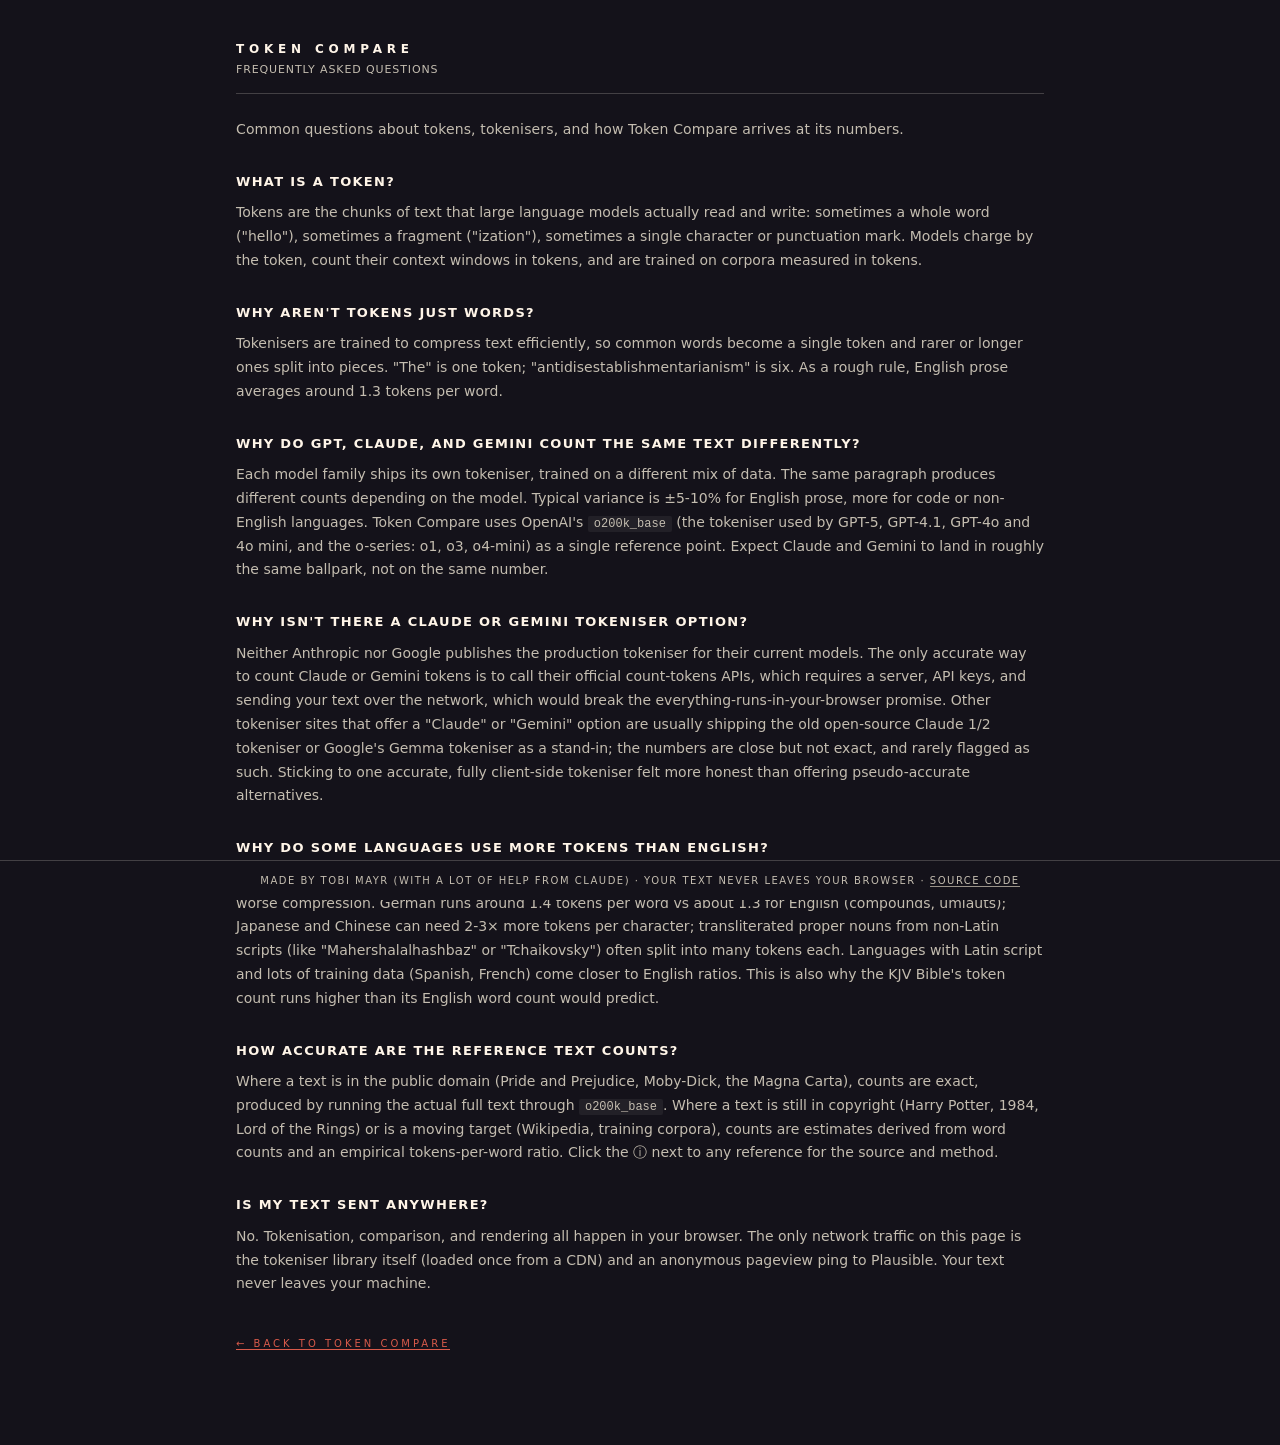
==== commit 9ff4ee60: "wording etc" ====
--- a/faq/index.html
+++ b/faq/index.html
@@ -3,14 +3,14 @@
 <head>
   <meta charset="utf-8" />
   <meta name="viewport" content="width=device-width, initial-scale=1" />
-  <title>FAQ — Token Compare</title>
+  <title>FAQ | Token Compare</title>
   <meta name="description" content="Frequently asked questions about tokens, tokenisers, and how Token Compare's reference numbers are calculated." />
   <link rel="canonical" href="https://token-compare.com/faq/" />
 
   <!-- Open Graph / Facebook -->
   <meta property="og:type" content="website" />
   <meta property="og:url" content="https://token-compare.com/faq/" />
-  <meta property="og:title" content="FAQ — Token Compare" />
+  <meta property="og:title" content="FAQ | Token Compare" />
   <meta property="og:description" content="Common questions about tokens, tokenisers, and how Token Compare arrives at its numbers." />
   <meta property="og:image" content="https://token-compare.com/tokencompare.png" />
   <meta property="og:image:width" content="1200" />
@@ -19,7 +19,7 @@
 
   <!-- Twitter / X -->
   <meta name="twitter:card" content="summary_large_image" />
-  <meta name="twitter:title" content="FAQ — Token Compare" />
+  <meta name="twitter:title" content="FAQ | Token Compare" />
   <meta name="twitter:description" content="Common questions about tokens, tokenisers, and how Token Compare arrives at its numbers." />
   <meta name="twitter:image" content="https://token-compare.com/tokencompare.png" />
 
@@ -52,7 +52,7 @@
         "name": "Why do GPT, Claude, and Gemini count the same text differently?",
         "acceptedAnswer": {
           "@type": "Answer",
-          "text": "Each model family ships its own tokeniser, trained on a different mix of data. The same paragraph produces different counts depending on the model. Typical variance is ±5-10% for English prose, more for code or non-English languages. Token Compare uses OpenAI's o200k_base (the GPT-5 tokeniser) as a single reference point; expect Claude and Gemini to land in roughly the same ballpark, not on the same number."
+          "text": "Each model family ships its own tokeniser, trained on a different mix of data. The same paragraph produces different counts depending on the model. Typical variance is ±5-10% for English prose, more for code or non-English languages. Token Compare uses OpenAI's o200k_base (the tokeniser used by GPT-5, GPT-4.1, GPT-4o and 4o mini, and the o-series: o1, o3, o4-mini) as a single reference point. Expect Claude and Gemini to land in roughly the same ballpark, not on the same number."
         }
       },
       {
@@ -60,7 +60,7 @@
         "name": "Why isn't there a Claude or Gemini tokeniser option?",
         "acceptedAnswer": {
           "@type": "Answer",
-          "text": "Neither Anthropic nor Google publishes the production tokeniser for their current models. The only accurate way to count Claude or Gemini tokens is to call their official count-tokens APIs, which requires a server, API keys, and sending your text over the network — which would break the everything-runs-in-your-browser promise. Other tokeniser sites that offer a 'Claude' or 'Gemini' option are usually shipping the old open-source Claude 1/2 tokeniser or Google's Gemma tokeniser as a stand-in; the numbers are close but not exact, and rarely flagged as such. Sticking to one accurate, fully client-side tokeniser felt more honest than offering pseudo-accurate alternatives."
+          "text": "Neither Anthropic nor Google publishes the production tokeniser for their current models. The only accurate way to count Claude or Gemini tokens is to call their official count-tokens APIs, which requires a server, API keys, and sending your text over the network, which would break the everything-runs-in-your-browser promise. Other tokeniser sites that offer a 'Claude' or 'Gemini' option are usually shipping the old open-source Claude 1/2 tokeniser or Google's Gemma tokeniser as a stand-in; the numbers are close but not exact, and rarely flagged as such. Sticking to one accurate, fully client-side tokeniser felt more honest than offering pseudo-accurate alternatives."
         }
       },
       {
@@ -117,10 +117,10 @@
       <p>Tokenisers are trained to compress text efficiently, so common words become a single token and rarer or longer ones split into pieces. "The" is one token; "antidisestablishmentarianism" is six. As a rough rule, English prose averages around 1.3 tokens per word.</p>
 
       <h2>Why do GPT, Claude, and Gemini count the same text differently?</h2>
-      <p>Each model family ships its own tokeniser, trained on a different mix of data. The same paragraph produces different counts depending on the model. Typical variance is ±5-10% for English prose, more for code or non-English languages. Token Compare uses OpenAI's <code>o200k_base</code> (the GPT-5 tokeniser) as a single reference point; expect Claude and Gemini to land in roughly the same ballpark, not on the same number.</p>
+      <p>Each model family ships its own tokeniser, trained on a different mix of data. The same paragraph produces different counts depending on the model. Typical variance is ±5-10% for English prose, more for code or non-English languages. Token Compare uses OpenAI's <code>o200k_base</code> (the tokeniser used by GPT-5, GPT-4.1, GPT-4o and 4o mini, and the o-series: o1, o3, o4-mini) as a single reference point. Expect Claude and Gemini to land in roughly the same ballpark, not on the same number.</p>
 
       <h2>Why isn't there a Claude or Gemini tokeniser option?</h2>
-      <p>Neither Anthropic nor Google publishes the production tokeniser for their current models. The only accurate way to count Claude or Gemini tokens is to call their official count-tokens APIs, which requires a server, API keys, and sending your text over the network — which would break the everything-runs-in-your-browser promise. Other tokeniser sites that offer a "Claude" or "Gemini" option are usually shipping the old open-source Claude 1/2 tokeniser or Google's Gemma tokeniser as a stand-in; the numbers are close but not exact, and rarely flagged as such. Sticking to one accurate, fully client-side tokeniser felt more honest than offering pseudo-accurate alternatives.</p>
+      <p>Neither Anthropic nor Google publishes the production tokeniser for their current models. The only accurate way to count Claude or Gemini tokens is to call their official count-tokens APIs, which requires a server, API keys, and sending your text over the network, which would break the everything-runs-in-your-browser promise. Other tokeniser sites that offer a "Claude" or "Gemini" option are usually shipping the old open-source Claude 1/2 tokeniser or Google's Gemma tokeniser as a stand-in; the numbers are close but not exact, and rarely flagged as such. Sticking to one accurate, fully client-side tokeniser felt more honest than offering pseudo-accurate alternatives.</p>
 
       <h2>Why do some languages use more tokens than English?</h2>
       <p>Most production tokenisers were trained on data heavily skewed toward English, so many other languages get worse compression. German runs around 1.4 tokens per word vs about 1.3 for English (compounds, umlauts); Japanese and Chinese can need 2-3× more tokens per character; transliterated proper nouns from non-Latin scripts (like "Mahershalalhashbaz" or "Tchaikovsky") often split into many tokens each. Languages with Latin script and lots of training data (Spanish, French) come closer to English ratios. This is also why the KJV Bible's token count runs higher than its English word count would predict.</p>
